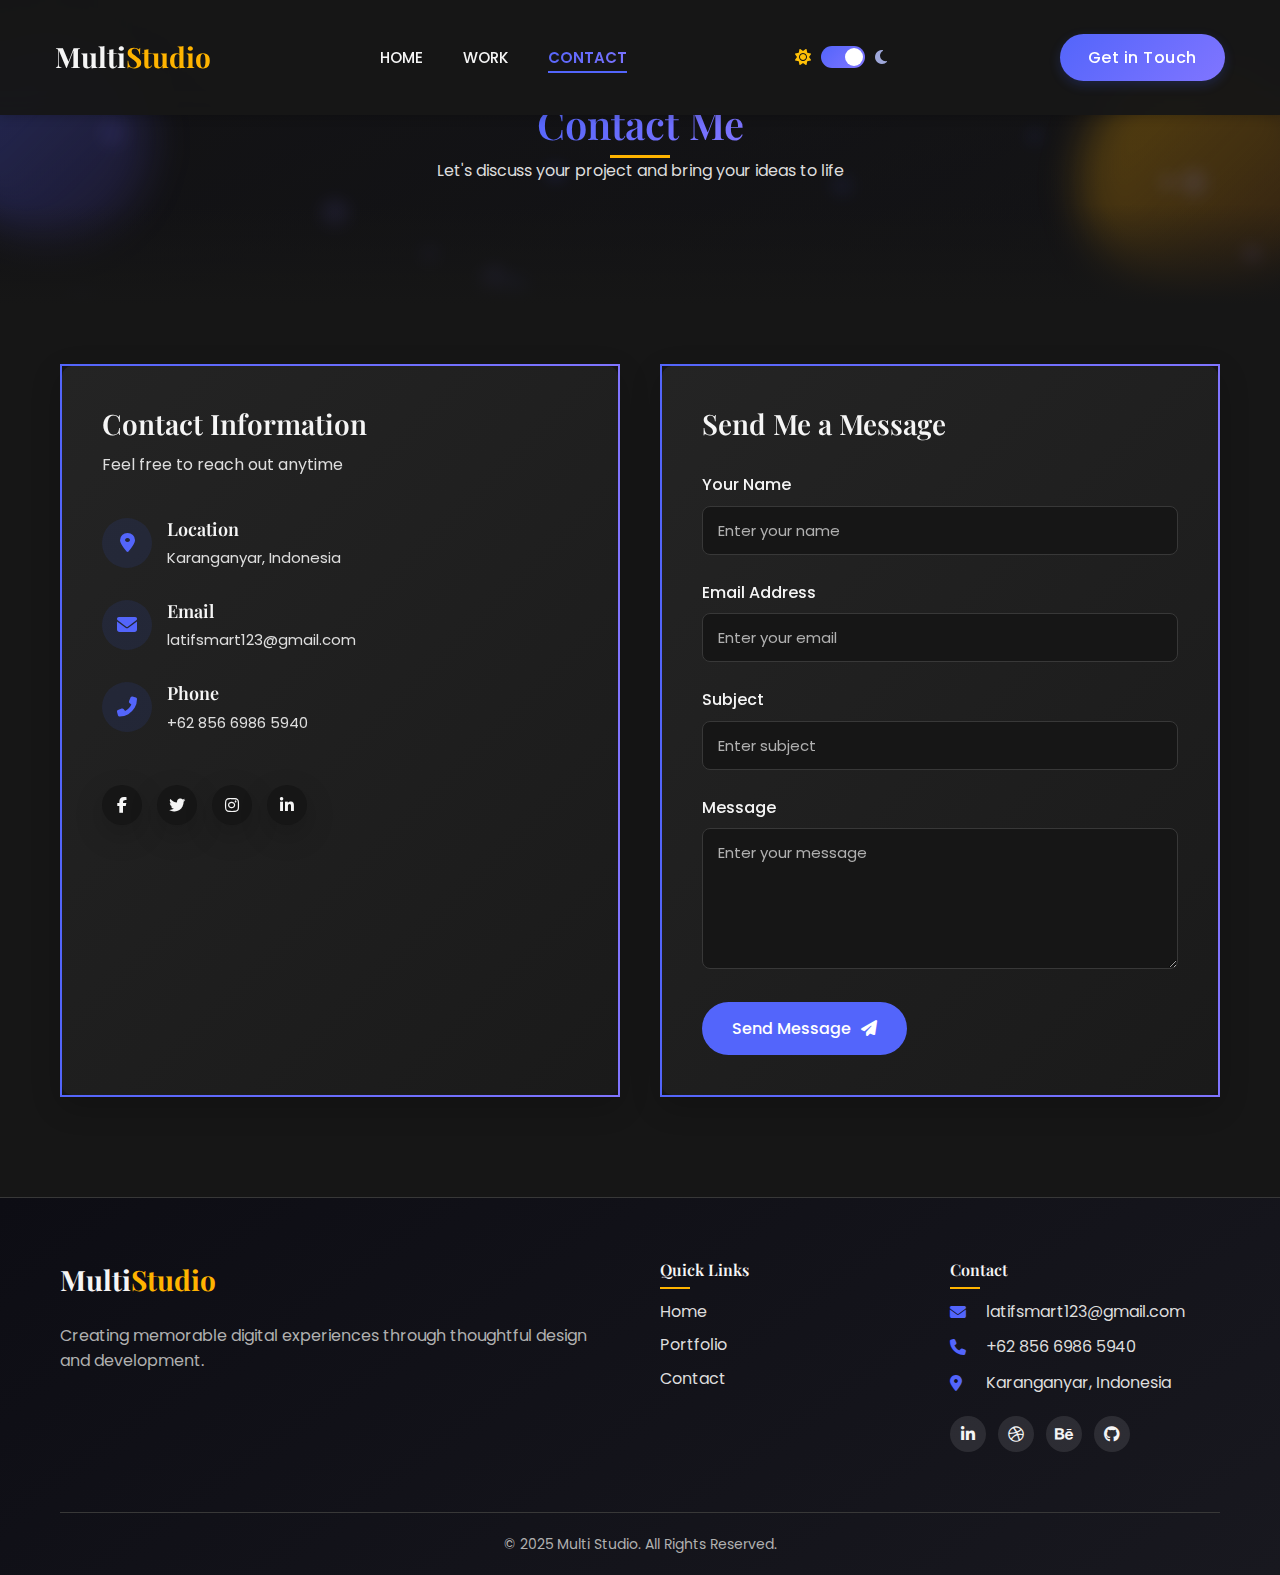
==== contact.html @ 005adc11 "update repo" ====
<!DOCTYPE html>
<html lang="id">
  <head>
    <meta charset="UTF-8" />
    <meta name="viewport" content="width=device-width, initial-scale=1.0" />
    <title>Contact - Multi Studio</title>
    <link rel="stylesheet" href="style.css" />
    <link
      rel="stylesheet"
      href="https://cdnjs.cloudflare.com/ajax/libs/font-awesome/6.4.0/css/all.min.css"
    />
    <link
      href="https://fonts.googleapis.com/css2?family=Poppins:wght@300;400;500;600;700&family=Playfair+Display:wght@400;500;600;700&display=swap"
      rel="stylesheet"
    />
    <meta
      name="description"
      content="Get in touch with Multi Studio for your next digital project. UI/UX design and development services."
    />
  </head>
  <body>
    <!-- Gradient Dots Background -->
    <div class="gradient-dots"></div>

    <header>
      <div class="container">
        <div class="logo">
          <a href="index.html">
            <span class="logo-text"
              >Multi<span class="accent">Studio</span></span
            >
          </a>
        </div>
        <nav>
          <ul class="nav-links">
            <li><a href="index.html">HOME</a></li>
            <li><a href="portfolio.html">WORK</a></li>
            <li><a href="contact.html" class="active">CONTACT</a></li>
          </ul>
        </nav>
        <div class="theme-toggle">
          <i class="fas fa-sun"></i>
          <label class="theme-toggle-switch">
            <input type="checkbox" id="themeToggle" class="hidden" />
            <span class="theme-toggle-slider"></span>
          </label>
          <i class="fas fa-moon"></i>
        </div>
        <div class="cta">
          <a href="contact.html" class="cta-button">Get in Touch</a>
        </div>
        <div class="hamburger">
          <span></span>
          <span></span>
          <span></span>
        </div>
      </div>
    </header>

    <main>
      <section class="page-header">
        <!-- Gradient particles container -->
        <div class="particles-container"></div>

        <!-- Gradient shape blobs -->
        <div class="shape shape-1"></div>
        <div class="shape shape-2"></div>

        <div class="container">
          <div class="section-header">
            <h1 class="section-title">Contact Me</h1>
            <p>Let's discuss your project and bring your ideas to life</p>
          </div>
        </div>
      </section>

      <section class="contact-section">
        <div class="container">
          <div class="contact-grid">
            <div class="contact-info-card">
              <h2>Contact Information</h2>
              <p>Feel free to reach out anytime</p>

              <div class="contact-details">
                <div class="contact-item">
                  <div class="contact-icon">
                    <i class="fas fa-map-marker-alt"></i>
                  </div>
                  <div class="contact-text">
                    <h3>Location</h3>
                    <p>Karanganyar, Indonesia</p>
                  </div>
                </div>

                <div class="contact-item">
                  <div class="contact-icon">
                    <i class="fas fa-envelope"></i>
                  </div>
                  <div class="contact-text">
                    <h3>Email</h3>
                    <p>latifsmart123@gmail.com</p>
                  </div>
                </div>

                <div class="contact-item">
                  <div class="contact-icon">
                    <i class="fas fa-phone-alt"></i>
                  </div>
                  <div class="contact-text">
                    <h3>Phone</h3>
                    <p>+62 856 6986 5940</p>
                  </div>
                </div>
              </div>

              <div class="social-icons">
                <a href="#" class="social-icon">
                  <i class="fab fa-facebook-f"></i>
                </a>
                <a href="#" class="social-icon">
                  <i class="fab fa-twitter"></i>
                </a>
                <a href="#" class="social-icon">
                  <i class="fab fa-instagram"></i>
                </a>
                <a href="#" class="social-icon">
                  <i class="fab fa-linkedin-in"></i>
                </a>
              </div>
            </div>

            <div class="contact-form-card">
              <h2>Send Me a Message</h2>

              <form id="contactForm">
                <div class="form-group">
                  <label for="name">Your Name</label>
                  <input
                    type="text"
                    id="name"
                    name="name"
                    placeholder="Enter your name"
                    required
                  />
                </div>

                <div class="form-group">
                  <label for="email">Email Address</label>
                  <input
                    type="email"
                    id="email"
                    name="email"
                    placeholder="Enter your email"
                    required
                  />
                </div>

                <div class="form-group">
                  <label for="subject">Subject</label>
                  <input
                    type="text"
                    id="subject"
                    name="subject"
                    placeholder="Enter subject"
                  />
                </div>

                <div class="form-group">
                  <label for="message">Message</label>
                  <textarea
                    id="message"
                    name="message"
                    rows="5"
                    placeholder="Enter your message"
                    required
                  ></textarea>
                </div>

                <button type="submit" class="send-button">
                  Send Message <i class="fas fa-paper-plane"></i>
                </button>
              </form>
            </div>
          </div>
        </div>
      </section>
    </main>

    <footer>
      <div class="container">
        <div class="footer-content">
          <div class="footer-info">
            <div class="footer-logo">
              <span class="logo-text"
                >Multi<span class="accent">Studio</span></span
              >
            </div>
            <p>
              Creating memorable digital experiences through thoughtful design
              and development.
            </p>
          </div>
          <div class="footer-links-container">
            <div class="footer-links-column">
              <h4>Quick Links</h4>
              <div class="footer-links">
                <a href="index.html">Home</a>
                <a href="portfolio.html">Portfolio</a>
                <a href="contact.html">Contact</a>
              </div>
            </div>
            <div class="footer-links-column">
              <h4>Contact</h4>
              <div class="footer-contact-info">
                <p><i class="fas fa-envelope"></i> latifsmart123@gmail.com</p>
                <p><i class="fas fa-phone"></i> +62 856 6986 5940</p>
                <p>
                  <i class="fas fa-map-marker-alt"></i> Karanganyar, Indonesia
                </p>
              </div>
              <div class="footer-social">
                <a href="#"><i class="fab fa-linkedin-in"></i></a>
                <a href="#"><i class="fab fa-dribbble"></i></a>
                <a href="#"><i class="fab fa-behance"></i></a>
                <a href="#"><i class="fab fa-github"></i></a>
              </div>
            </div>
          </div>
        </div>
        <div class="footer-bottom">
          <p>&copy; 2025 Multi Studio. All Rights Reserved.</p>
        </div>
      </div>
    </footer>

    <script src="script.js"></script>
  </body>
</html>
---- style.css ----
/* 
   Theme Variables with Gradient Backgrounds
*/
:root {
  /* Light mode variables (default) */
  --primary-color: #3a5eff;
  --secondary-color: #6c48ff;
  --accent-color: #ffb400;
  --dark-bg: #ffffff;
  --light-bg: #f8f9fa;
  --text-color: #2d2e32;
  --text-secondary: #555555;
  --text-muted: #6c757d;
  --card-bg: #ffffff;
  --border-color: #e9ecef;
  --shadow-color: rgba(0, 0, 0, 0.05);
  --header-bg: rgba(255, 255, 255, 0.95);

  /* New gradient variables - Light mode */
  --gradient-primary: linear-gradient(135deg, #3a5eff, #6c48ff);
  --gradient-background: linear-gradient(145deg, #f8f9fa, #ffffff);
  --gradient-card: linear-gradient(135deg, #ffffff, #f8f9fa);
  --gradient-hero: linear-gradient(
    to right bottom,
    rgba(255, 255, 255, 0.8),
    rgba(248, 249, 250, 0.9)
  );
  --gradient-accent: linear-gradient(135deg, #ffb400, #ff9500);

  /* Light mode RGB variables */
  --primary-color-rgb: 58, 94, 255;
  --secondary-color-rgb: 106, 72, 255;
  --accent-color-rgb: 255, 180, 0;

  /* Common variables */
  --font-primary: "Poppins", sans-serif;
  --font-heading: "Playfair Display", serif;
  --transition: all 0.3s ease;
  --box-shadow: 0 10px 30px var(--shadow-color);
  --border-radius: 12px;
}

/* Dark mode variables with gradients */
[data-theme="dark"] {
  --primary-color: #5365fb;
  --secondary-color: #8075ff;
  --accent-color: #ffb400;
  --dark-bg: #161616;
  --light-bg: #202020;
  --text-color: #f5f5f5;
  --text-secondary: #dddddd;
  --text-muted: #b0b0b0;
  --card-bg: #242424;
  --border-color: #383838;
  --shadow-color: rgba(0, 0, 0, 0.2);
  --header-bg: rgba(22, 22, 22, 0.95);

  /* New gradient variables - Dark mode */
  --gradient-primary: linear-gradient(135deg, #5365fb, #8075ff);
  --gradient-background: linear-gradient(145deg, #0d0d14, #18181f);
  --gradient-card: linear-gradient(135deg, #242424, #1a1a1a);
  --gradient-hero: linear-gradient(
    to right bottom,
    rgba(22, 22, 22, 0.9),
    rgba(16, 16, 16, 0.95)
  );
  --gradient-accent: linear-gradient(135deg, #ffb400, #ff7300);

  /* Dark mode RGB variables */
  --primary-color-rgb: 83, 101, 251;
  --secondary-color-rgb: 128, 117, 255;
  --accent-color-rgb: 255, 180, 0;
}

/* 
   Theme Toggle Switch Styles - DENGAN PERBAIKAN
*/
.theme-toggle {
  display: flex;
  align-items: center;
  margin-right: 24px;
  position: relative;
  z-index: 1002;
}

.theme-toggle i {
  color: var(--text-color);
  font-size: 16px;
}

.theme-toggle i.fa-sun {
  color: #ffc107;
}

.theme-toggle i.fa-moon {
  color: #9fa8da;
}

.theme-toggle-switch {
  position: relative;
  display: inline-block;
  width: 44px;
  height: 22px;
  margin: 0 10px;
}

.theme-toggle-switch input {
  opacity: 0;
  width: 0;
  height: 0;
}

.theme-toggle-slider {
  position: absolute;
  cursor: pointer;
  top: 0;
  left: 0;
  right: 0;
  bottom: 0;
  background: var(--gradient-primary);
  transition: 0.4s;
  border-radius: 34px;
}

.theme-toggle-slider:before {
  position: absolute;
  content: "";
  height: 18px;
  width: 18px;
  left: 2px;
  bottom: 2px;
  background-color: white;
  transition: 0.4s;
  border-radius: 50%;
}

input:checked + .theme-toggle-slider {
  background: var(--gradient-primary);
}

input:checked + .theme-toggle-slider:before {
  transform: translateX(22px);
}

/* Helper class to hide elements but keep them accessible for screen readers */
.hidden {
  position: absolute;
  width: 1px;
  height: 1px;
  padding: 0;
  margin: -1px;
  overflow: hidden;
  clip: rect(0, 0, 0, 0);
  white-space: nowrap;
  border: 0;
}

/* 
   Global Styles 
*/
* {
  margin: 0;
  padding: 0;
  box-sizing: border-box;
}

body {
  font-family: var(--font-primary);
  background: var(--gradient-background);
  color: var(--text-color);
  line-height: 1.6;
  overflow-x: hidden;
  transition: background-color 0.3s ease, color 0.3s ease;
}

/* Add mesh gradient patterns to light and dark themes */
[data-theme="light"] body::before {
  content: "";
  position: fixed;
  top: 0;
  left: 0;
  width: 100%;
  height: 100%;
  background-image: radial-gradient(
      circle at 20% 35%,
      rgba(58, 94, 255, 0.05) 0%,
      transparent 50%
    ),
    radial-gradient(
      circle at 75% 15%,
      rgba(255, 180, 0, 0.05) 0%,
      transparent 50%
    ),
    radial-gradient(
      circle at 85% 75%,
      rgba(106, 72, 255, 0.05) 0%,
      transparent 50%
    );
  pointer-events: none;
  z-index: -1;
}

/* Enhanced gradient background for dark mode */
[data-theme="dark"] body {
  background: linear-gradient(135deg, #0f1016, #191925);
  background-attachment: fixed;
}

[data-theme="dark"] body::before {
  content: "";
  position: fixed;
  top: 0;
  left: 0;
  width: 100%;
  height: 100%;
  background-image: radial-gradient(
      circle at 20% 35%,
      rgba(83, 101, 251, 0.15) 0%,
      transparent 50%
    ),
    radial-gradient(
      circle at 75% 15%,
      rgba(255, 180, 0, 0.1) 0%,
      transparent 50%
    ),
    radial-gradient(
      circle at 85% 75%,
      rgba(128, 117, 255, 0.15) 0%,
      transparent 50%
    );
  pointer-events: none;
  z-index: -1;
}

h1,
h2,
h3,
h4,
h5,
h6 {
  font-family: var(--font-heading);
  font-weight: 600;
  line-height: 1.3;
}

.container {
  width: 100%;
  max-width: 1200px;
  margin: 0 auto;
  padding: 0 20px;
}

.accent {
  color: var(--accent-color);
}

a {
  color: var(--text-color);
  text-decoration: none;
  transition: var(--transition);
}

img {
  max-width: 100%;
  height: auto;
}

ul {
  list-style: none;
}

section {
  padding: 100px 0;
  position: relative;
}

/* Gradient overlay for section transitions */
section:not(:first-child)::before {
  content: "";
  position: absolute;
  top: -100px;
  left: 0;
  width: 100%;
  height: 100px;
  background: linear-gradient(to bottom, transparent, var(--dark-bg));
  z-index: 1;
}

/* Prevent scrolling when menu is open */
body.menu-open {
  overflow: hidden;
}
/* 
   Header and Navigation - DENGAN PERBAIKAN
*/
header {
  position: fixed;
  top: 0;
  left: 0;
  width: 100%;
  z-index: 1002;
  background: var(--header-bg);
  backdrop-filter: blur(10px);
  padding: 20px 0;
  transition: var(--transition);
  box-shadow: 0 2px 10px var(--shadow-color);
}

header .container {
  display: flex;
  justify-content: space-between;
  align-items: center;
  position: relative;
  z-index: 1002;
  padding: 15px;
}

.logo a {
  font-family: var(--font-heading);
  font-size: 28px;
  font-weight: 700;
  color: var(--text-color);
  display: flex;
  align-items: center;
}

.logo-text {
  position: relative;
}

/* Global Styles for Navigation */
.nav-links {
  display: flex;
  justify-content: space-between;
  align-items: center;
  list-style: none;
  padding: 0;
  margin: 0;
}

.nav-links li {
  margin: 0 15px;
}

.nav-links li a {
  text-decoration: none;
  color: var(--text-color);
  font-weight: 500;
  transition: color 0.3s ease;
}

.nav-links li a:hover {
  color: var(--primary-color);
}

.nav-links li a.active {
  background: var(--gradient-primary);
  background-clip: text;
  -webkit-background-clip: text;
  color: transparent;
  font-weight: 600;
}

.nav-links {
  display: flex;
}

.nav-links li {
  margin: 0 20px;
}

.nav-links li a {
  font-size: 15px;
  font-weight: 500;
  padding: 5px 0;
  position: relative;
  color: var(--text-color);
}

.nav-links li a::after {
  content: "";
  position: absolute;
  width: 0;
  height: 2px;
  background-color: var(--primary-color);
  bottom: 0;
  left: 0;
  transition: var(--transition);
}

.nav-links li a:hover::after,
.nav-links li a.active::after {
  width: 100%;
}

/* Add gradient background to active navigation */
.nav-links li a.active {
  background: var(--gradient-primary);
  background-clip: text;
  -webkit-background-clip: text;
  color: transparent;
  font-weight: 600;
}

.cta-button {
  background: var(--gradient-primary);
  color: white;
  padding: 12px 28px;
  border-radius: 50px;
  font-weight: 500;
  letter-spacing: 0.5px;
  transition: var(--transition);
  box-shadow: 0 4px 12px rgba(58, 94, 255, 0.2);
  position: relative;
  z-index: 1001;
  overflow: hidden;
}

.cta-button:before {
  content: "";
  position: absolute;
  top: 0;
  left: 0;
  width: 100%;
  height: 100%;
  background: var(--gradient-primary);
  z-index: -1;
  transition: 0.5s;
  transform: scaleX(0);
  transform-origin: right;
}

.cta-button:hover {
  transform: translateY(-3px);
  box-shadow: 0 6px 15px rgba(58, 94, 255, 0.3);
}

.cta-button:hover:before {
  transform: scaleX(1);
  transform-origin: left;
}

/* ===== HAMBURGER MENU (DENGAN PERBAIKAN) ===== */
/* Default: Menyembunyikan hamburger di desktop */
.hamburger {
  display: none !important;
  cursor: pointer;
  flex-direction: column;
  justify-content: space-between;
  width: 30px;
  height: 20px;
  position: absolute;
  right: 15px;
  top: 50%;
  transform: translateY(-50%);
  z-index: 1003; /* Z-index tinggi agar tetap di atas */
  transition: all 0.3s ease;
}

.hamburger span {
  display: block;
  height: 3px;
  width: 100%;
  background-color: var(--text-color);
  border-radius: 3px;
  transition: all 0.3s ease;
}

/* Hamburger Animation */
.hamburger.active span:nth-child(1) {
  transform: translateY(8px) rotate(45deg);
}

.hamburger.active span:nth-child(2) {
  opacity: 0;
}

.hamburger.active span:nth-child(3) {
  transform: translateY(-8px) rotate(-45deg);
}

/* Enhanced glow effects */
.primary-button:hover,
.cta-button:hover {
  box-shadow: 0 6px 15px rgba(var(--primary-color-rgb), 0.4),
    0 0 30px rgba(var(--primary-color-rgb), 0.2);
}

.secondary-button {
  background-color: transparent;
  border: 2px solid var(--primary-color);
  color: var(--primary-color);
  padding: 12px 30px;
  border-radius: 50px;
  font-weight: 500;
  transition: var(--transition);
}

.secondary-button:hover {
  background-color: var(--primary-color);
  color: white;
  transform: translateY(-3px);
}

/* 
   Hero Section
*/
.hero {
  padding: 180px 0 100px;
  position: relative;
  overflow: hidden;
  background-image: var(--gradient-background);
}

.hero:before {
  content: "";
  position: absolute;
  top: 0;
  left: 0;
  right: 0;
  bottom: 0;
  background-image: var(--gradient-hero);
  z-index: 0;
}

/* Add gradient overlay to hero section */
.hero::after {
  content: "";
  position: absolute;
  top: 0;
  left: 0;
  width: 100%;
  height: 100%;
  background: linear-gradient(
      135deg,
      rgba(var(--primary-color-rgb), 0.1) 0%,
      transparent 50%
    ),
    linear-gradient(
      235deg,
      rgba(var(--accent-color-rgb), 0.1) 0%,
      transparent 50%
    );
  z-index: 0;
}

.hero-content {
  display: flex;
  justify-content: space-between;
  align-items: center;
  gap: 60px;
  position: relative;
  z-index: 1;
}

.hero-text {
  flex: 1;
  max-width: 600px;
}

.subtitle {
  background-color: rgba(58, 94, 255, 0.1);
  color: var(--primary-color);
  padding: 6px 16px;
  border-radius: 50px;
  display: inline-block;
  margin-bottom: 24px;
  font-weight: 500;
  font-size: 14px;
  letter-spacing: 1px;
}

/* Gradient text for headings */
.section-title,
.hero-text h1 {
  background-image: var(--gradient-primary);
  background-clip: text;
  -webkit-background-clip: text;
  color: transparent;
  display: inline-block;
  font-size: 52px;
  margin-bottom: 24px;
  line-height: 1.2;
}

/* Gradient text stroke effect for featured headings */
.hero-text h1 {
  position: relative;
  color: transparent;
  -webkit-text-stroke: 1px var(--text-color);
  background-clip: text;
  -webkit-background-clip: text;
  background-image: linear-gradient(
    to right,
    var(--primary-color),
    var(--secondary-color)
  );
}

.hero-text p {
  margin-bottom: 32px;
  font-size: 18px;
  color: var(--text-secondary);
  max-width: 500px;
}

.hero-cta {
  display: flex;
  align-items: center;
  gap: 20px;
  margin-top: 36px;
}

.primary-button {
  background: var(--gradient-primary);
  color: white;
  padding: 14px 32px;
  border-radius: 50px;
  font-weight: 500;
  letter-spacing: 0.5px;
  display: inline-flex;
  align-items: center;
  box-shadow: 0 4px 12px rgba(58, 94, 255, 0.2);
  transition: var(--transition);
  position: relative;
  z-index: 1;
  overflow: hidden;
}

.primary-button:before {
  content: "";
  position: absolute;
  top: 0;
  left: 0;
  width: 100%;
  height: 100%;
  background: var(--gradient-primary);
  z-index: -1;
  transition: 0.5s;
  transform: scaleX(0);
  transform-origin: right;
}

.primary-button i {
  margin-left: 10px;
}

.primary-button:hover {
  transform: translateY(-3px);
  box-shadow: 0 6px 15px rgba(58, 94, 255, 0.3);
}

.primary-button:hover:before {
  transform: scaleX(1);
  transform-origin: left;
}

.hero-image {
  flex: 1;
  position: relative;
  max-width: 450px;
  display: flex;
  justify-content: center;
}

/* Gradient borders for featured elements */
.hero-image::after {
  content: "";
  position: absolute;
  top: -10px;
  left: -10px;
  right: -10px;
  bottom: -10px;
  background: var(--gradient-primary);
  z-index: 1;
  border-radius: 40px;
  opacity: 0.6;
  filter: blur(15px);
}

.profile-img {
  border-radius: 30px;
  position: relative;
  z-index: 2;
  max-width: 100%;
  height: auto;
  max-height: 600px;
  object-fit: cover;
  box-shadow: var(--box-shadow);
}
/* Add gradient to experience badge */
.experience-badge {
  position: absolute;
  bottom: 40px;
  right: -20px;
  background: var(--gradient-primary);
  background-size: 200% 200%;
  animation: gradientAnimation 5s ease infinite;
  color: white;
  padding: 20px;
  border-radius: 50%;
  width: 110px;
  height: 110px;
  display: flex;
  flex-direction: column;
  justify-content: center;
  align-items: center;
  text-align: center;
  box-shadow: var(--box-shadow);
  z-index: 3;
}

.experience-badge .years {
  font-size: 32px;
  font-weight: 700;
  line-height: 1;
  margin-bottom: 5px;
}

.experience-badge .text {
  font-size: 12px;
  line-height: 1.3;
}

/* Add animated shape gradients for hero section */
.shape {
  position: absolute;
  border-radius: 50%;
  z-index: 1;
  filter: blur(20px);
}

.shape-1 {
  width: 200px;
  height: 200px;
  background: linear-gradient(
    135deg,
    rgba(83, 101, 251, 0.3),
    rgba(106, 72, 255, 0.1)
  );
  bottom: 60px;
  left: -50px;
  animation: floatAnimation 8s ease-in-out infinite;
}

.shape-2 {
  width: 250px;
  height: 250px;
  background: linear-gradient(
    135deg,
    rgba(255, 180, 0, 0.3),
    rgba(255, 115, 0, 0.1)
  );
  top: 60px;
  right: -50px;
  animation: floatAnimation 10s ease-in-out infinite reverse;
}

.shape-3 {
  width: 150px;
  height: 150px;
  background: linear-gradient(
    135deg,
    rgba(58, 94, 255, 0.2),
    rgba(108, 72, 255, 0.1)
  );
  top: 50%;
  left: 20%;
  animation: floatAnimation 12s ease-in-out infinite 1s;
}

@keyframes floatAnimation {
  0% {
    transform: translateY(0) rotate(0deg);
  }
  50% {
    transform: translateY(-20px) rotate(5deg);
  }
  100% {
    transform: translateY(0) rotate(0deg);
  }
}

.social-bar {
  position: absolute;
  left: 40px;
  top: 50%;
  transform: translateY(-50%);
  display: flex;
  flex-direction: column;
  align-items: center;
}

.social-icon {
  width: 40px;
  height: 40px;
  border-radius: 50%;
  background-color: var(--card-bg);
  color: var(--text-color);
  display: flex;
  align-items: center;
  justify-content: center;
  margin: 10px 0;
  transition: var(--transition);
  box-shadow: var(--box-shadow);
}

/* Add gradient to social icons hover state */
.social-icon:hover,
.footer-social a:hover {
  background: var(--gradient-primary);
  background-size: 200% 200%;
  transform: translateY(-3px);
  color: white;
}

/* Special hover effect for social icons */
.social-icon:hover {
  transform: translateY(-3px) rotate(15deg);
  background: var(--gradient-primary);
  box-shadow: 0 5px 15px rgba(var(--primary-color-rgb), 0.3);
}

.social-line {
  width: 2px;
  height: 100px;
  background-color: var(--border-color);
  margin-top: 16px;
}

.scroll-indicator {
  position: absolute;
  bottom: 40px;
  right: 40px;
  display: flex;
  flex-direction: column;
  align-items: center;
  transform: rotate(90deg);
  transform-origin: right bottom;
}

.scroll-text {
  font-size: 14px;
  font-weight: 500;
  letter-spacing: 2px;
  margin-right: 10px;
  color: var(--text-muted);
}

/* Add gradient to scroll line */
.scroll-line {
  width: 60px;
  height: 2px;
  background: var(--gradient-primary);
  background-size: 200% 200%;
  animation: gradientAnimation 5s ease infinite;
  margin-top: 8px;
  position: relative;
}

.scroll-line:after {
  content: "";
  position: absolute;
  right: 0;
  top: -3px;
  width: 8px;
  height: 8px;
  border-radius: 50%;
  background-color: var(--primary-color);
  box-shadow: 0 0 10px 2px var(--primary-color);
}

/* 
   Section Headers
*/
.section-header {
  text-align: center;
  margin-bottom: 60px;
  position: relative;
  z-index: 1;
}

.section-subtitle {
  color: var(--primary-color);
  font-size: 14px;
  font-weight: 500;
  letter-spacing: 2px;
  display: block;
  margin-bottom: 16px;
}

.section-title {
  font-size: 40px;
  margin-bottom: 20px;
  position: relative;
  display: inline-block;
}

.section-title:after {
  content: "";
  position: absolute;
  width: 60px;
  height: 3px;
  background-color: var(--accent-color);
  bottom: -10px;
  left: 50%;
  transform: translateX(-50%);
}

/* 
   About Section
*/
.about {
  background: var(--gradient-background);
  position: relative;
}

.about-content {
  display: flex;
  align-items: center;
  gap: 60px;
}

.about-image {
  flex: 1;
  position: relative;
  border-radius: var(--border-radius);
  overflow: hidden;
}

.about-image img {
  width: 100%;
  border-radius: var(--border-radius);
  transition: var(--transition);
}

.image-overlay {
  position: absolute;
  top: 0;
  left: 0;
  width: 100%;
  height: 100%;
  background: linear-gradient(
    135deg,
    rgba(83, 101, 251, 0.2),
    rgba(255, 180, 0, 0.2)
  );
  border-radius: var(--border-radius);
}

.about-text {
  flex: 1;
}

.about-text h3 {
  font-size: 32px;
  margin-bottom: 24px;
  color: var(--text-color);
}

.about-text p {
  margin-bottom: 24px;
  color: var(--text-secondary);
}

.stats-grid {
  display: grid;
  grid-template-columns: repeat(3, 1fr);
  gap: 24px;
  margin: 40px 0;
}

.stat-item {
  text-align: center;
}

.stat-number {
  display: block;
  font-size: 36px;
  font-weight: 700;
  color: var(--primary-color);
  margin-bottom: 8px;
}

.stat-text {
  display: block;
  font-size: 14px;
  color: var(--text-muted);
}

.skills {
  margin: 40px 0;
}

.skill {
  margin-bottom: 24px;
}

.skill-header {
  display: flex;
  justify-content: space-between;
  margin-bottom: 8px;
  font-weight: 500;
}

.skill-percentage {
  color: var(--primary-color);
}

.skill-bar {
  height: 8px;
  background-color: rgba(0, 0, 0, 0.1);
  border-radius: 4px;
  overflow: hidden;
  position: relative;
}

/* Add animated gradient to skill progress bars */
.skill-progress {
  height: 100%;
  background: var(--gradient-primary);
  border-radius: 4px;
  background-size: 200% 200%;
  animation: gradientAnimation 5s ease infinite;
}

/* Enhance skill bars with gradient animation */
.skill-bar::after {
  content: "";
  position: absolute;
  top: 0;
  left: 0;
  height: 100%;
  width: 30px;
  background: linear-gradient(
    90deg,
    rgba(255, 255, 255, 0),
    rgba(255, 255, 255, 0.3),
    rgba(255, 255, 255, 0)
  );
  animation: shimmer 2s infinite;
}

@keyframes shimmer {
  0% {
    transform: translateX(-100%);
  }
  100% {
    transform: translateX(1000%);
  }
}

.text-button {
  display: inline-flex;
  align-items: center;
  color: var(--primary-color);
  font-weight: 500;
  transition: var(--transition);
}

.text-button i {
  margin-left: 8px;
  transition: var(--transition);
}

.text-button:hover {
  color: var(--secondary-color);
}

.text-button:hover i {
  transform: translateX(5px);
}

/* 
   Services Section
*/
.services {
  padding: 120px 0;
}

.services-grid {
  display: grid;
  grid-template-columns: repeat(auto-fill, minmax(280px, 1fr));
  gap: 30px;
}

/* Update cards with gradient backgrounds */
.service-card {
  background: var(--gradient-card);
  box-shadow: var(--box-shadow);
  border-radius: var(--border-radius);
  padding: 40px 30px;
  transition: var(--transition);
  text-align: center;
  border: 1px solid var(--border-color);
  backdrop-filter: blur(15px);
  -webkit-backdrop-filter: blur(15px);
}

/* Animated gradient border */
@keyframes gradientBorder {
  0% {
    border-image-source: linear-gradient(
      0deg,
      var(--primary-color),
      var(--secondary-color)
    );
  }
  100% {
    border-image-source: linear-gradient(
      360deg,
      var(--primary-color),
      var(--secondary-color)
    );
  }
}

.service-card:hover {
  transform: translateY(-10px);
  box-shadow: 0 15px 30px var(--shadow-color);
  border-width: 2px;
  border-style: solid;
  border-image-slice: 1;
  border-image-source: linear-gradient(
    var(--primary-color),
    var(--secondary-color)
  );
  animation: gradientBorder 3s linear infinite;
}

/* Add animated gradient to service icons */
.service-icon {
  width: 80px;
  height: 80px;
  background: var(--gradient-primary);
  color: white;
  font-size: 32px;
  border-radius: 50%;
  display: flex;
  align-items: center;
  justify-content: center;
  margin: 0 auto 24px;
  transition: var(--transition);
  background-size: 200% 200%;
  animation: gradientAnimation 5s ease infinite;
}

/* Animation for gradient flow */
@keyframes gradientAnimation {
  0% {
    background-position: 0% 50%;
  }
  50% {
    background-position: 100% 50%;
  }
  100% {
    background-position: 0% 50%;
  }
}

.service-card h3 {
  margin-bottom: 16px;
  font-size: 22px;
}

.service-card p {
  color: var(--text-muted);
  margin-bottom: 24px;
}

.service-link {
  display: inline-flex;
  align-items: center;
  color: var(--primary-color);
  font-weight: 500;
  font-size: 15px;
  transition: var(--transition);
}

.service-link i {
  margin-left: 8px;
  font-size: 14px;
  transition: var(--transition);
}

.service-link:hover {
  color: var(--secondary-color);
}

.service-link:hover i {
  transform: translateX(5px);
}

/* 
   CTA Section
*/
/* Update CTA section with gradient */
.cta-section {
  background: var(--gradient-background);
  padding: 80px 0;
  position: relative;
  overflow: hidden;
}

.cta-section:before {
  content: "";
  position: absolute;
  top: 0;
  left: 0;
  right: 0;
  bottom: 0;
  background-image: var(--gradient-hero);
  opacity: 0.7;
  z-index: 0;
}

.cta-grid {
  display: grid;
  grid-template-columns: 2fr 1fr;
  gap: 40px;
  align-items: center;
  position: relative;
  z-index: 1;
}

.cta-text h2 {
  font-size: 36px;
  margin-bottom: 16px;
}

.cta-text p {
  font-size: 18px;
  color: var(--text-muted);
  max-width: 500px;
}

.cta-button-container {
  display: flex;
  justify-content: flex-end;
}

/* Add pulse animation to CTA button */
@keyframes pulseGradient {
  0% {
    box-shadow: 0 0 0 0 rgba(83, 101, 251, 0.7);
  }
  70% {
    box-shadow: 0 0 0 15px rgba(83, 101, 251, 0);
  }
  100% {
    box-shadow: 0 0 0 0 rgba(83, 101, 251, 0);
  }
}

.cta-button-container .primary-button {
  animation: pulseGradient 2s infinite;
}
/* 
   Footer
*/
/* Update footer */
footer {
  background: var(--gradient-background);
  border-top: 1px solid var(--border-color);
  padding: 60px 0 20px;
  position: relative;
}

.footer-content {
  display: grid;
  grid-template-columns: repeat(auto-fit, minmax(200px, 1fr));
  gap: 40px;
  margin-bottom: 40px;
}

.footer-info {
  padding-right: 20px;
}

.footer-logo {
  font-family: var(--font-heading);
  font-size: 28px;
  font-weight: 700;
  color: var(--text-color);
  margin-bottom: 20px;
}

.footer-info p {
  color: var(--text-muted);
  margin-bottom: 20px;
}

.footer-links-container {
  display: grid;
  grid-template-columns: repeat(auto-fit, minmax(150px, 1fr));
  gap: 20px;
}

.footer-links-column {
  margin-bottom: 20px;
}

.footer-links-column h4 {
  margin-bottom: 10px;
  position: relative;
  display: inline-block;
  padding-bottom: 8px;
}

.footer-links-column h4:after {
  content: "";
  position: absolute;
  left: 0;
  bottom: 0;
  width: 30px;
  height: 2px;
  background-color: var(--accent-color);
}

.footer-links {
  display: flex;
  flex-direction: column;
}

.footer-links a {
  margin-bottom: 8px;
  color: var(--text-secondary);
  transition: var(--transition);
}

.footer-links a:hover {
  color: var(--primary-color);
  transform: translateX(5px);
}

.footer-contact-info p {
  display: flex;
  align-items: center;
  margin-bottom: 10px;
  color: var(--text-secondary);
}

.footer-contact-info i {
  width: 24px;
  margin-right: 12px;
  color: var(--primary-color);
}

.footer-social {
  display: flex;
  margin-top: 20px;
}

.footer-social a {
  width: 36px;
  height: 36px;
  background-color: rgba(255, 255, 255, 0.1);
  color: var(--text-color);
  display: flex;
  align-items: center;
  justify-content: center;
  border-radius: 50%;
  margin-right: 12px;
  transition: var(--transition);
}

.footer-social a:hover {
  background-color: var(--primary-color);
  color: white;
  transform: translateY(-5px);
}

.footer-bottom {
  text-align: center;
  padding-top: 20px;
  border-top: 1px solid var(--border-color);
}

.footer-bottom p {
  color: var(--text-muted);
  font-size: 14px;
}

/* 
   Portfolio Page Styles
*/

/* Header Section */
.page-header {
  background: var(--gradient-background);
  padding: 100px 0 60px;
  text-align: center;
  position: relative;
  overflow: hidden;
}

.page-header:before {
  content: "";
  position: absolute;
  top: 0;
  left: 0;
  right: 0;
  bottom: 0;
  background-image: var(--gradient-hero);
  opacity: 0.7;
  z-index: 0;
}

.page-header .section-title {
  margin-bottom: 10px;
}

.page-header p {
  color: var(--text-secondary);
  max-width: 600px;
  margin: 0 auto;
}

/* Portfolio Section */
.portfolio {
  background-color: var(--dark-bg);
  padding: 40px 0 80px;
}

/* Filter Buttons */
.portfolio-filter {
  display: flex;
  justify-content: center;
  gap: 20px;
  margin-bottom: 50px;
}

.filter-btn {
  background: transparent;
  border: none;
  color: var(--text-color);
  font-family: var(--font-primary);
  font-size: 16px;
  font-weight: 500;
  cursor: pointer;
  padding: 10px 20px;
  border-radius: 30px;
  transition: var(--transition);
}

.filter-btn.active,
.filter-btn:hover {
  background-color: var(--primary-color);
  color: white;
}

/* Portfolio Grid */
.portfolio-grid {
  display: grid;
  grid-template-columns: repeat(3, 1fr);
  gap: 30px;
}

/* Portfolio Items */
.portfolio-item {
  position: relative;
  border-radius: var(--border-radius);
  overflow: hidden;
  background-color: var(--card-bg);
  transition: var(--transition);
}

.portfolio-item:hover {
  transform: translateY(-10px);
  box-shadow: var(--box-shadow);
}

/* Add gradient overlay to portfolio items */
.portfolio-item::before {
  content: "";
  position: absolute;
  top: 0;
  left: 0;
  width: 100%;
  height: 100%;
  background: linear-gradient(
    145deg,
    rgba(var(--primary-color-rgb), 0.1),
    rgba(var(--secondary-color-rgb), 0.1)
  );
  border-radius: var(--border-radius);
  opacity: 0;
  transition: var(--transition);
  z-index: 1;
}

.portfolio-item:hover::before {
  opacity: 1;
}

/* Portfolio Images */
.portfolio-image {
  position: relative;
  overflow: hidden;
  height: 250px;
  border-radius: var(--border-radius);
}

.portfolio-image img {
  width: 100%;
  height: 100%;
  object-fit: cover;
  transition: transform 0.6s ease;
  filter: grayscale(20%);
  transition: filter 0.6s ease, transform 0.6s ease;
}

.portfolio-item:hover .portfolio-image img {
  transform: scale(1.1);
  filter: grayscale(0%);
}

/* Portfolio Overlay */
.portfolio-overlay {
  position: absolute;
  bottom: 0;
  left: 0;
  width: 100%;
  height: 100%;
  background: linear-gradient(to top, rgba(0, 0, 0, 0.8), transparent);
  display: flex;
  align-items: flex-end;
  padding: 20px;
  transition: var(--transition);
  opacity: 0;
}

.portfolio-item:hover .portfolio-overlay {
  opacity: 1;
}

/* Portfolio Info */
.portfolio-info {
  color: white;
  width: 100%;
}

.portfolio-info h3 {
  font-size: 20px;
  margin-bottom: 5px;
}

.portfolio-info p {
  font-size: 14px;
  opacity: 0.8;
}

/* Portfolio Link */
.portfolio-link {
  position: absolute;
  top: 20px;
  right: 20px;
  background-color: var(--primary-color);
  color: white;
  width: 40px;
  height: 40px;
  border-radius: 50%;
  display: flex;
  align-items: center;
  justify-content: center;
  transition: var(--transition);
  transform: translateY(20px);
  opacity: 0;
}

.portfolio-item:hover .portfolio-link {
  transform: translateY(0);
  opacity: 1;
}

/* 
   Contact Page Styles
*/

/* Contact Section */
.contact-section {
  background-color: var(--dark-bg);
  padding: 60px 0 100px;
}

.contact-grid {
  display: grid;
  grid-template-columns: 1fr 1fr;
  gap: 40px;
}

/* Contact Information Card */
.contact-info-card {
  background: var(--gradient-card);
  border-radius: var(--border-radius);
  padding: 40px;
  height: 100%;
  box-shadow: var(--box-shadow);
  backdrop-filter: blur(15px);
  -webkit-backdrop-filter: blur(15px);
  border: 2px solid;
  border-image-slice: 1;
  border-image-source: linear-gradient(
    to right,
    var(--primary-color),
    var(--secondary-color)
  );
  animation: borderAnimation 8s infinite linear;
  background-clip: padding-box;
}

.contact-info-card h2 {
  font-size: 28px;
  margin-bottom: 10px;
  color: var(--text-color);
}

.contact-info-card > p {
  color: var(--text-secondary);
  margin-bottom: 40px;
}

/* Contact Details */
.contact-details {
  margin-bottom: 50px;
}

.contact-item {
  display: flex;
  margin-bottom: 30px;
}

.contact-icon {
  width: 50px;
  height: 50px;
  background-color: rgba(58, 94, 255, 0.1);
  border-radius: 50%;
  display: flex;
  align-items: center;
  justify-content: center;
  margin-right: 15px;
}

.contact-icon i {
  color: var(--primary-color);
  font-size: 20px;
}

.contact-text h3 {
  font-size: 18px;
  margin-bottom: 5px;
  color: var(--text-color);
}

.contact-text p {
  color: var(--text-secondary);
  font-size: 15px;
}

/* Social Icons */
.social-icons {
  display: flex;
  gap: 15px;
}

.social-icons .social-icon {
  width: 40px;
  height: 40px;
  background-color: var(--dark-bg);
  border-radius: 50%;
  display: flex;
  align-items: center;
  justify-content: center;
  color: var(--text-color);
  transition: var(--transition);
  margin: 0;
}

.social-icons .social-icon:hover {
  background-color: var(--primary-color);
  color: white;
  transform: translateY(-5px);
}

/* Contact Form Card */
.contact-form-card {
  background: var(--gradient-card);
  border-radius: var(--border-radius);
  padding: 40px;
  box-shadow: var(--box-shadow);
  backdrop-filter: blur(15px);
  -webkit-backdrop-filter: blur(15px);
  border: 2px solid;
  border-image-slice: 1;
  border-image-source: linear-gradient(
    to right,
    var(--primary-color),
    var(--secondary-color)
  );
  animation: borderAnimation 8s infinite linear;
  background-clip: padding-box;
}

/* Add animated gradient border to cards */
@keyframes borderAnimation {
  0% {
    border-image-source: linear-gradient(
      0deg,
      var(--primary-color),
      var(--secondary-color)
    );
  }
  25% {
    border-image-source: linear-gradient(
      90deg,
      var(--primary-color),
      var(--secondary-color)
    );
  }
  50% {
    border-image-source: linear-gradient(
      180deg,
      var(--primary-color),
      var(--secondary-color)
    );
  }
  75% {
    border-image-source: linear-gradient(
      270deg,
      var(--primary-color),
      var(--secondary-color)
    );
  }
  100% {
    border-image-source: linear-gradient(
      360deg,
      var(--primary-color),
      var(--secondary-color)
    );
  }
}

.contact-form-card h2 {
  font-size: 28px;
  margin-bottom: 30px;
  color: var(--text-color);
}

/* Form Styles */
.form-group {
  margin-bottom: 25px;
}

.form-group label {
  display: block;
  margin-bottom: 8px;
  font-weight: 500;
  color: var(--text-color);
}

.form-group input,
.form-group textarea {
  width: 100%;
  padding: 12px 15px;
  background-color: var(--dark-bg);
  border: 1px solid var(--border-color);
  border-radius: 8px;
  color: var(--text-color);
  font-family: var(--font-primary);
  font-size: 15px;
  transition: var(--transition);
}

.form-group input:focus,
.form-group textarea:focus {
  border-color: var(--primary-color);
  outline: none;
  box-shadow: 0 0 0 3px rgba(58, 94, 255, 0.1);
}

.form-group input::placeholder,
.form-group textarea::placeholder {
  color: var(--text-muted);
}

/* Send Button */
.send-button {
  background: var(--primary-color);
  color: white;
  border: none;
  border-radius: 50px;
  padding: 14px 30px;
  font-family: var(--font-primary);
  font-size: 16px;
  font-weight: 500;
  cursor: pointer;
  display: inline-flex;
  align-items: center;
  justify-content: center;
  transition: var(--transition);
}

.send-button i {
  margin-left: 10px;
}

.send-button:hover {
  background: var(--secondary-color);
  transform: translateY(-3px);
  box-shadow: 0 6px 15px rgba(58, 94, 255, 0.2);
}

/* Animated particles */
.particles-container {
  position: absolute;
  top: 0;
  left: 0;
  width: 100%;
  height: 100%;
  overflow: hidden;
  z-index: 0;
  pointer-events: none;
}

.particle {
  position: absolute;
  border-radius: 50%;
  opacity: 0.1;
  filter: blur(8px);
}

/* Additional animation for floating particles */
@keyframes floatParticle {
  0% {
    transform: translateY(0) translateX(0) rotate(0deg);
  }
  33% {
    transform: translateY(-30px) translateX(20px) rotate(120deg);
  }
  66% {
    transform: translateY(20px) translateX(-15px) rotate(240deg);
  }
  100% {
    transform: translateY(0) translateX(0) rotate(360deg);
  }
}

.particle:nth-child(odd) {
  animation: floatParticle 15s ease-in-out infinite;
}

.particle:nth-child(even) {
  animation: floatParticle 20s ease-in-out infinite reverse;
}

/* Add glowing dots animation for the background */
.gradient-dots {
  position: fixed;
  top: 0;
  left: 0;
  width: 100%;
  height: 100%;
  overflow: hidden;
  z-index: -1;
  opacity: 0.5;
}

.gradient-dot {
  position: absolute;
  width: 2px;
  height: 2px;
  border-radius: 50%;
  background-color: var(--primary-color);
  opacity: 0.2;
}

@keyframes pulseAndMove {
  0% {
    transform: scale(1);
    opacity: 0.3;
  }
  50% {
    transform: scale(1.5);
    opacity: 0.1;
  }
  100% {
    transform: scale(1);
    opacity: 0.3;
  }
}

/* Gradient dividers between sections */
.gradient-divider {
  height: 3px;
  background: var(--gradient-primary);
  margin: 0 auto;
  width: 100px;
  border-radius: 3px;
}
/* 
   Media Queries untuk Responsiveness - DENGAN PERBAIKAN TOGGLE DARK MODE
*/
@media (max-width: 1024px) {
  section {
    padding: 80px 0;
  }

  .hero-text h1 {
    font-size: 44px;
  }

  .section-title {
    font-size: 36px;
  }

  .about-text h3 {
    font-size: 28px;
  }

  .social-bar {
    display: none;
  }

  .scroll-indicator {
    display: none;
  }

  .stats-grid {
    grid-template-columns: repeat(3, 1fr);
  }

  .portfolio-grid {
    grid-template-columns: repeat(2, 1fr);
  }
}

/* ===== PERBAIKAN UTAMA UNTUK MOBILE LAYOUT ===== */
@media (max-width: 768px) {
  /* Perbaikan untuk theme toggle dan hamburger */

  /* PERUBAHAN: Pindahkan theme toggle ke tengah */
  .theme-toggle {
    position: absolute;
    left: 50%;
    transform: translateX(-50%);
    margin-right: 0;
    z-index: 1001;
  }

  /* Perbaikan tampilan hamburger menu */
  .hamburger {
    display: flex !important;
    position: absolute;
    right: 15px;
    top: 50%;
    transform: translateY(-50%);
    z-index: 1003;
    visibility: visible !important;
    opacity: 1 !important;
    width: 30px !important;
    height: 20px !important;
    overflow: visible !important;
    pointer-events: auto !important;
  }

  /* Sesuaikan ukuran logo */
  .logo {
    max-width: 40%;
    margin-right: auto;
  }

  /* Sembunyikan tombol CTA di mobile */
  .cta {
    display: none !important;
  }

  /* Styling nav links untuk mobile */
  .nav-links {
    position: fixed;
    top: 0;
    left: -100%;
    width: 100%;
    height: 100vh;
    background: var(--card-bg);
    background: linear-gradient(135deg, var(--dark-bg), var(--light-bg));
    flex-direction: column;
    justify-content: center;
    align-items: center;
    transition: all 0.5s ease;
    z-index: 1000;
    padding: 80px 0;
    backdrop-filter: blur(10px);
    -webkit-backdrop-filter: blur(10px);
    box-shadow: 0 10px 30px var(--shadow-color);
  }

  .nav-links.active {
    left: 0;
  }

  .nav-links li {
    margin: 20px 0;
    opacity: 0;
    transform: translateY(20px);
    transition: all 0.4s ease;
    transition-delay: 0.1s;
  }

  .nav-links.active li {
    opacity: 1;
    transform: translateY(0);
  }

  .nav-links.active li:nth-child(1) {
    transition-delay: 0.1s;
  }
  .nav-links.active li:nth-child(2) {
    transition-delay: 0.2s;
  }
  .nav-links.active li:nth-child(3) {
    transition-delay: 0.3s;
  }
  .nav-links.active li:nth-child(4) {
    transition-delay: 0.4s;
  }
  .nav-links.active li:nth-child(5) {
    transition-delay: 0.5s;
  }

  .nav-links li a {
    font-size: 18px;
    display: inline-block;
    padding: 8px 15px;
    position: relative;
  }

  /* Indikator menu mobile */
  .nav-links::after {
    content: "";
    position: absolute;
    bottom: 40px;
    left: 50%;
    transform: translateX(-50%);
    width: 60px;
    height: 4px;
    background: var(--gradient-primary);
    border-radius: 2px;
  }

  /* Layout adaptif untuk konten */
  .hero-content {
    flex-direction: column;
    gap: 60px;
  }

  .hero-text {
    order: 2;
    text-align: center;
  }

  .hero-cta {
    justify-content: center;
  }

  .about-content {
    flex-direction: column;
  }

  .about-text {
    text-align: center;
  }

  .stats-grid {
    grid-template-columns: repeat(3, 1fr);
  }

  .cta-grid {
    grid-template-columns: 1fr;
    text-align: center;
    gap: 30px;
  }

  .cta-button-container {
    justify-content: center;
  }

  .footer-content {
    grid-template-columns: 1fr;
  }

  .footer-info {
    text-align: center;
    padding-right: 0;
  }

  .footer-links-container {
    grid-template-columns: repeat(2, 1fr);
    gap: 30px;
  }

  .portfolio-filter {
    flex-wrap: wrap;
  }

  .contact-grid {
    grid-template-columns: 1fr;
  }

  .contact-info-card,
  .contact-form-card {
    padding: 30px;
  }
}

@media (max-width: 576px) {
  /* Penyesuaian untuk layar sangat kecil */
  .theme-toggle {
    transform: translateX(-50%) scale(0.9); /* Sedikit lebih kecil pada layar sangat kecil */
  }

  .hamburger {
    width: 25px;
    height: 16px;
    right: 15px;
  }

  /* Animasi hamburger untuk layar kecil */
  .hamburger.active span:nth-child(1) {
    transform: translateY(7px) rotate(45deg);
  }

  .hamburger.active span:nth-child(3) {
    transform: translateY(-7px) rotate(-45deg);
  }

  header .container {
    padding: 0 15px;
  }

  .logo a {
    font-size: 24px;
  }

  .nav-links li a {
    font-size: 16px;
  }

  section {
    padding: 60px 0;
  }

  .hero {
    padding: 150px 0 60px;
  }

  .hero-text h1 {
    font-size: 36px;
  }

  .hero-text p {
    font-size: 16px;
  }

  .hero-cta {
    flex-direction: column;
    gap: 16px;
  }

  .section-title {
    font-size: 28px;
  }

  .about-text h3 {
    font-size: 24px;
  }

  .stats-grid {
    grid-template-columns: 1fr;
    gap: 16px;
  }

  .services-grid {
    grid-template-columns: 1fr;
  }

  .cta-text h2 {
    font-size: 28px;
  }

  .footer-links-container {
    grid-template-columns: 1fr;
    gap: 40px;
  }

  .footer-links-column {
    text-align: center;
  }

  .footer-links-column h4:after {
    left: 50%;
    transform: translateX(-50%);
  }

  .footer-contact-info p {
    justify-content: center;
  }

  .footer-social {
    justify-content: center;
  }

  .portfolio-grid {
    grid-template-columns: 1fr;
  }

  .page-header {
    padding: 80px 0 40px;
  }

  .contact-section {
    padding: 40px 0 60px;
  }

  .contact-info-card h2,
  .contact-form-card h2 {
    font-size: 24px;
  }

  .contact-info-card > p {
    margin-bottom: 30px;
  }

  .contact-item {
    flex-direction: column;
    align-items: flex-start;
  }

  .contact-icon {
    margin-bottom: 10px;
  }

  .form-group {
    margin-bottom: 20px;
  }
}

/* Desktop-only class untuk menyembunyikan elemen di desktop */
.mobile-only {
  display: none;
}

/* Mobile-only class untuk menyembunyikan elemen di mobile */
@media (max-width: 768px) {
  .desktop-only {
    display: none !important;
  }

  .mobile-only {
    display: block;
  }
}

/* Khusus untuk memastikan hamburger disembunyikan di desktop */
@media (min-width: 769px) {
  .hamburger {
    display: none !important;
    visibility: hidden !important;
    opacity: 0 !important;
    width: 0 !important;
    height: 0 !important;
    overflow: hidden !important;
    position: absolute !important;
    clip: rect(0, 0, 0, 0) !important;
    margin: -1px !important;
    padding: 0 !important;
    border: 0 !important;
    pointer-events: none !important;
  }
}
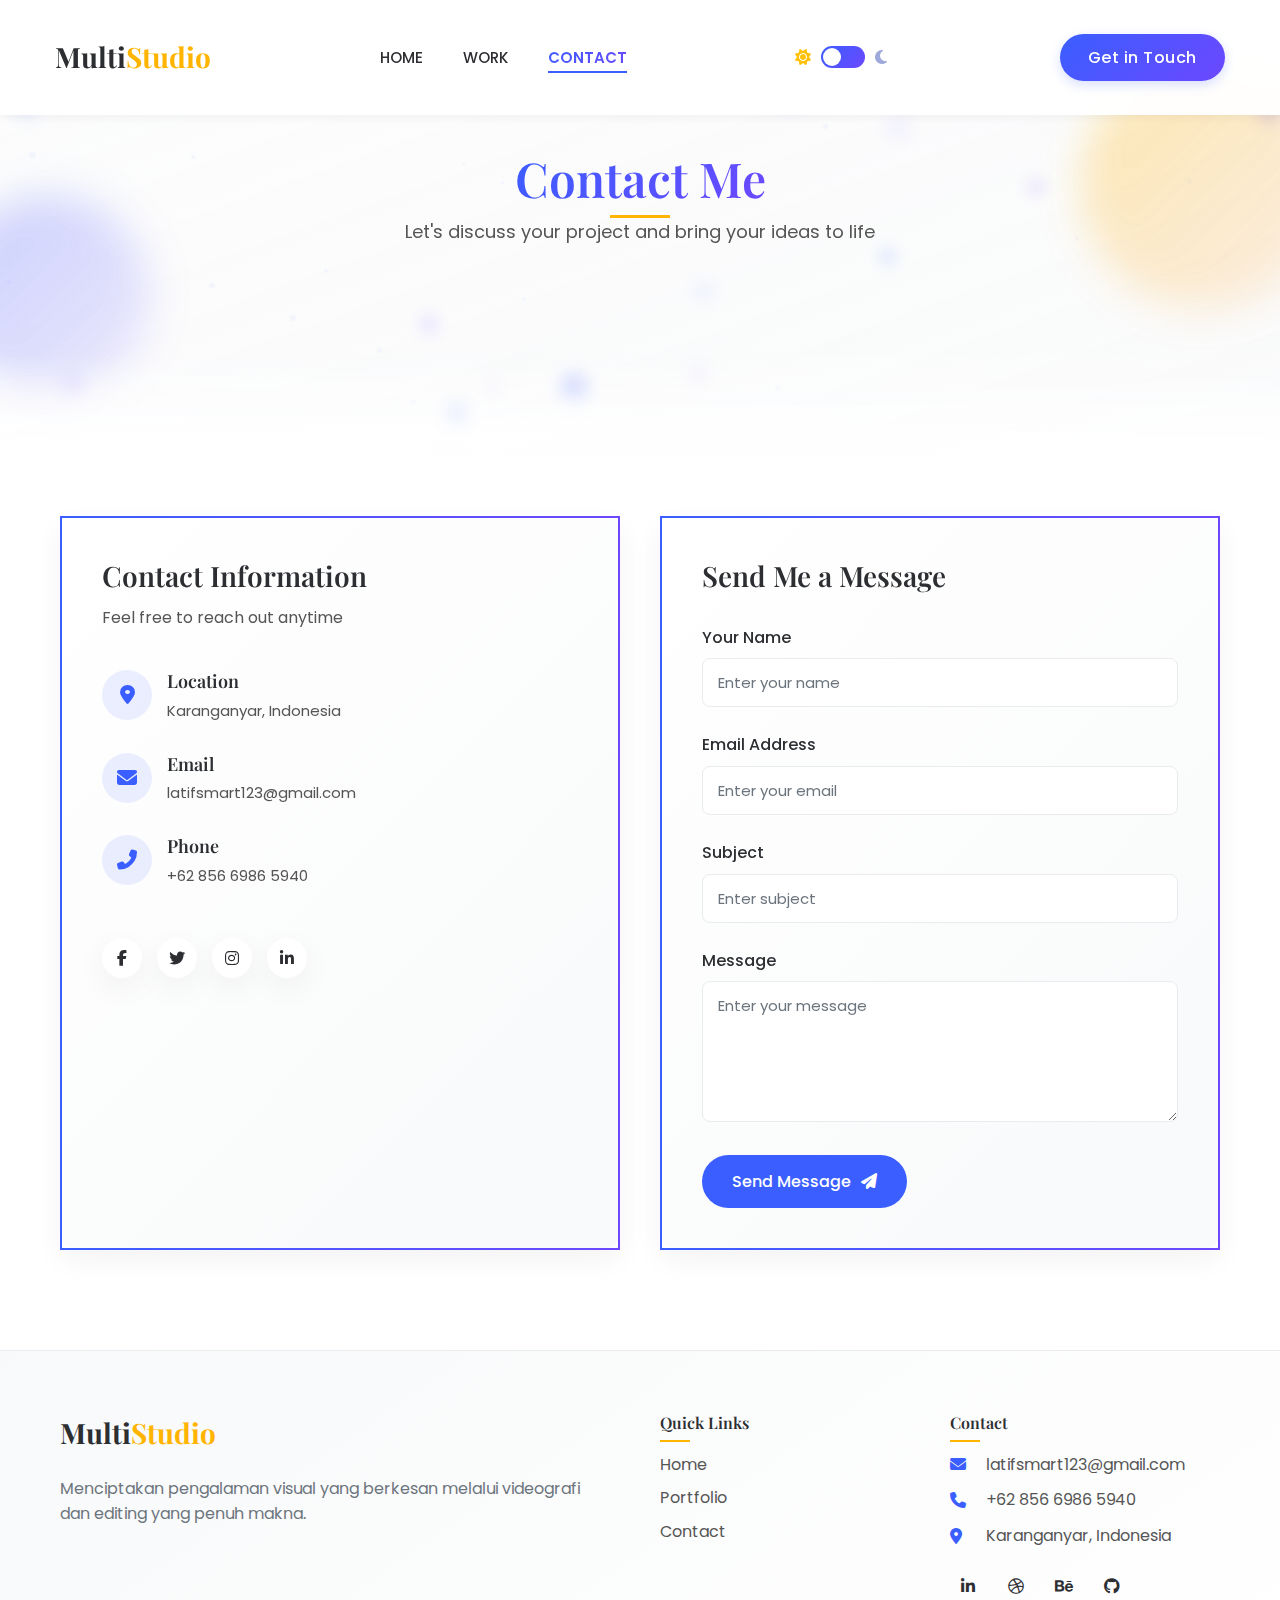
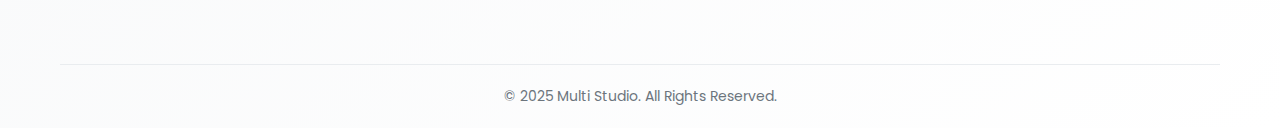
==== commit b5d2f08c: "update repo" ====
--- a/contact.html
+++ b/contact.html
@@ -15,7 +15,7 @@
     />
     <meta
       name="description"
-      content="Get in touch with Multi Studio for your next digital project. UI/UX design and development services."
+      content="Get in touch with Multi Studio for your next creative project. Photography and editing services tailored to your vision."
     />
   </head>
   <body>
@@ -196,8 +196,8 @@
               >
             </div>
             <p>
-              Creating memorable digital experiences through thoughtful design
-              and development.
+              Menciptakan pengalaman visual yang berkesan melalui videografi dan
+              editing yang penuh makna.
             </p>
           </div>
           <div class="footer-links-container">
--- a/style.css
+++ b/style.css
@@ -1387,11 +1387,25 @@
 
 /* Header Section */
 .page-header {
-  background: var(--gradient-background);
-  padding: 100px 0 60px;
+  position: relative;
+  padding: 150px 0; /* Tambahkan padding atas dan bawah */
   text-align: center;
-  position: relative;
-  overflow: hidden;
+  color: var(--text-color);
+}
+
+.page-header .section-header {
+  position: relative;
+  z-index: 1;
+}
+
+.page-header .section-title {
+  font-size: 48px;
+  margin-bottom: 20px;
+}
+
+.page-header p {
+  font-size: 18px;
+  color: var(--text-muted);
 }
 
 .page-header:before {
